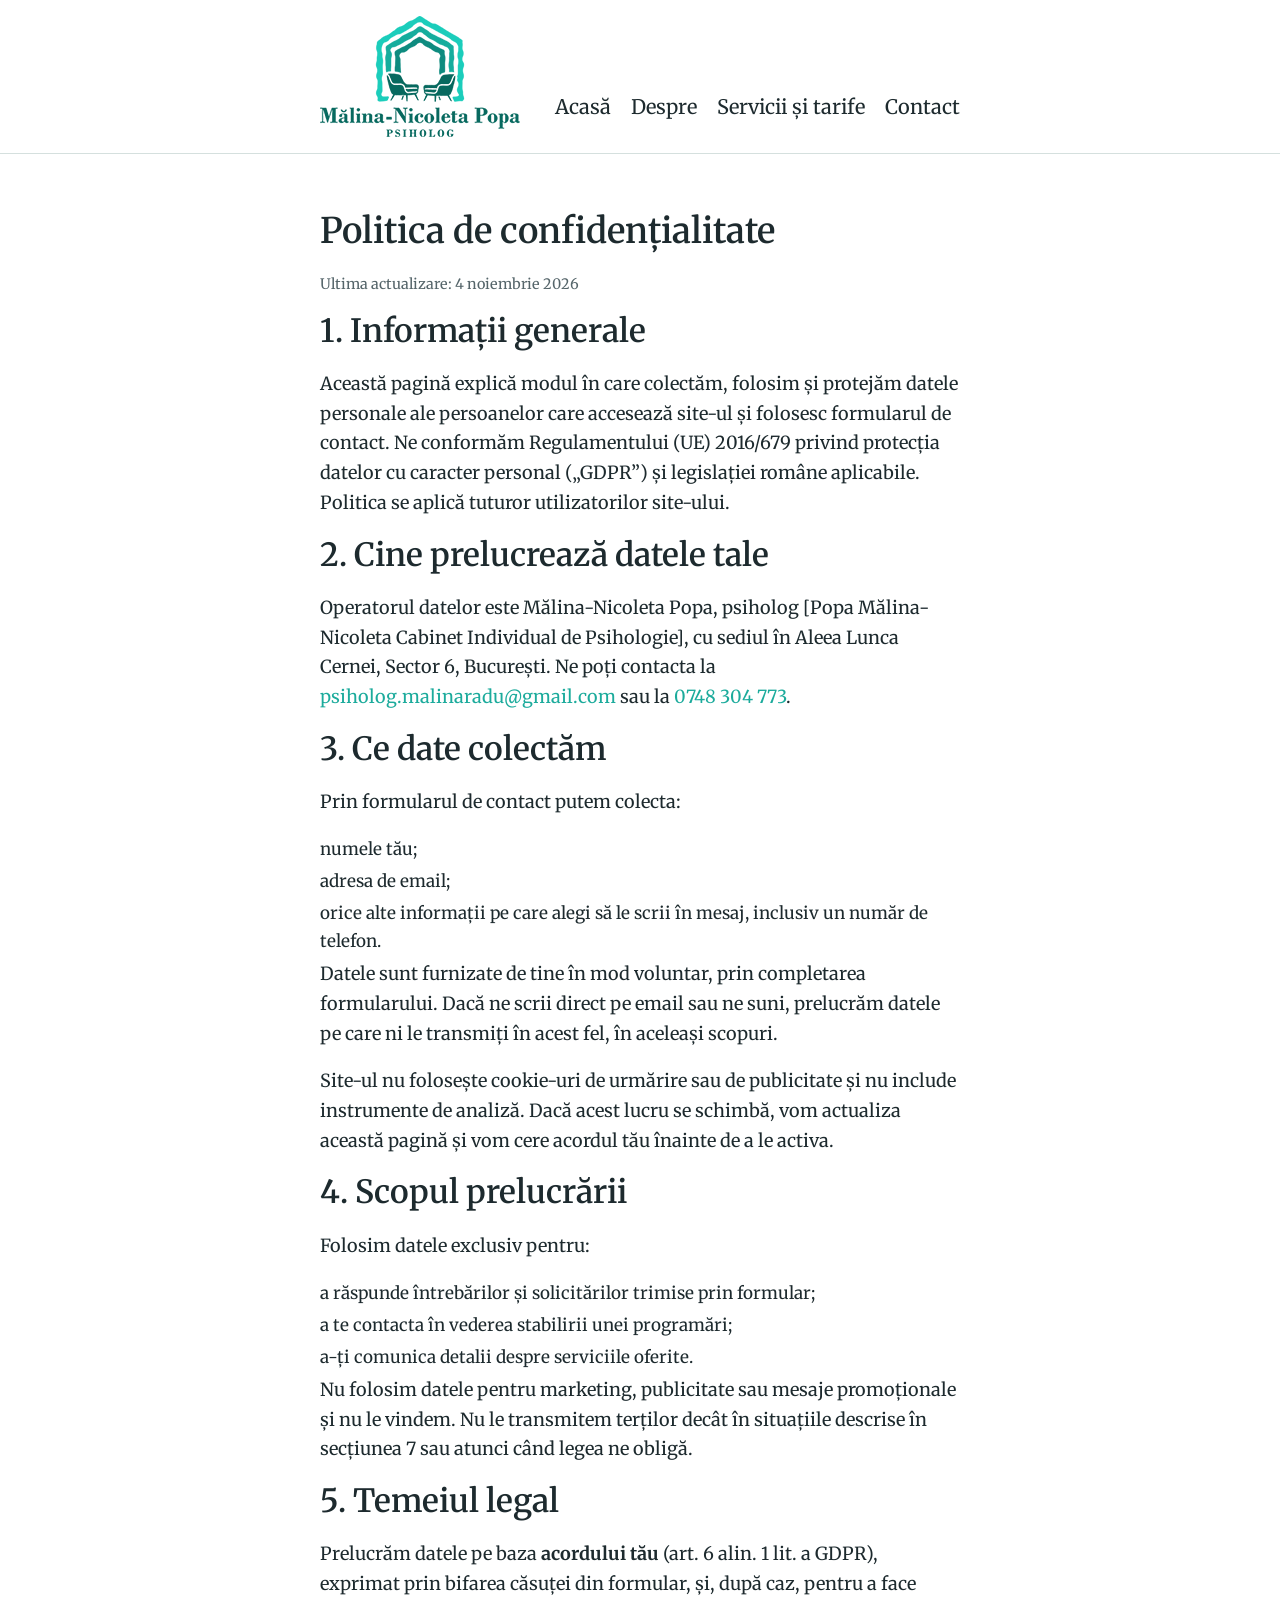
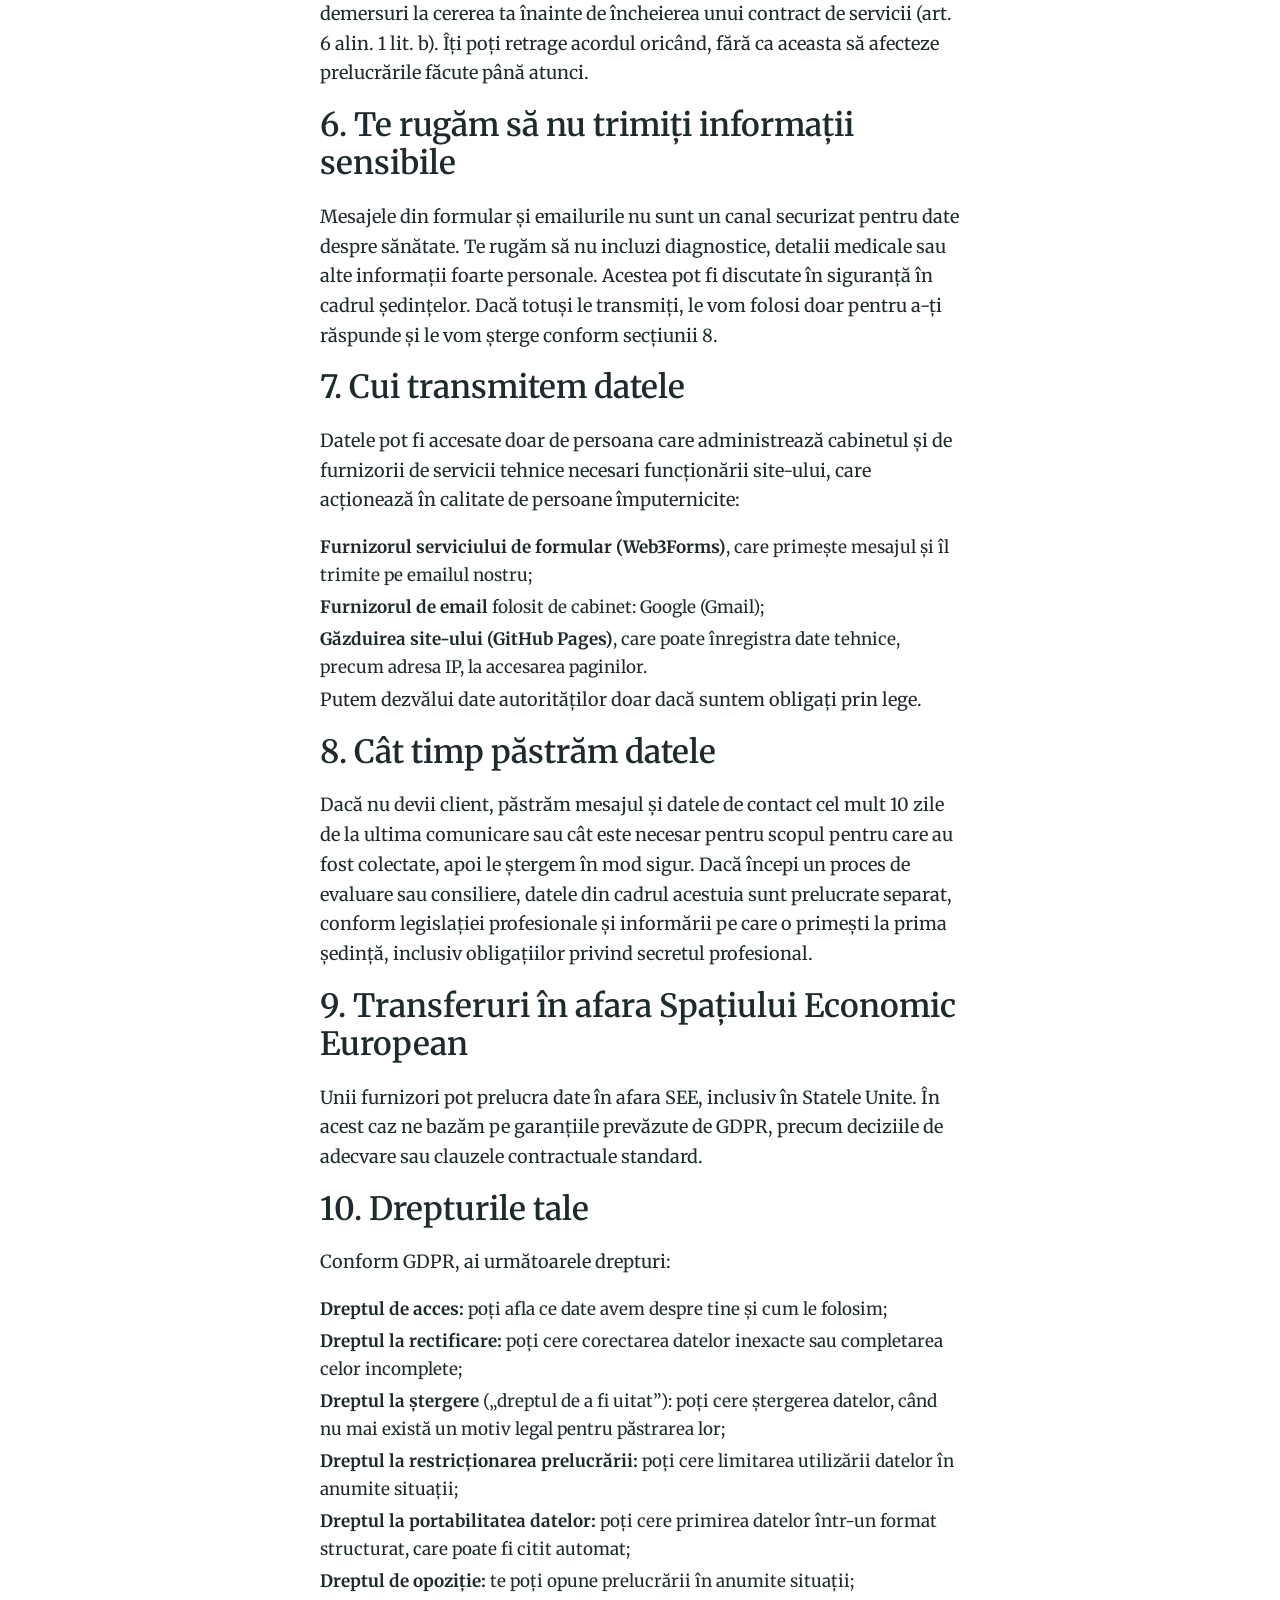
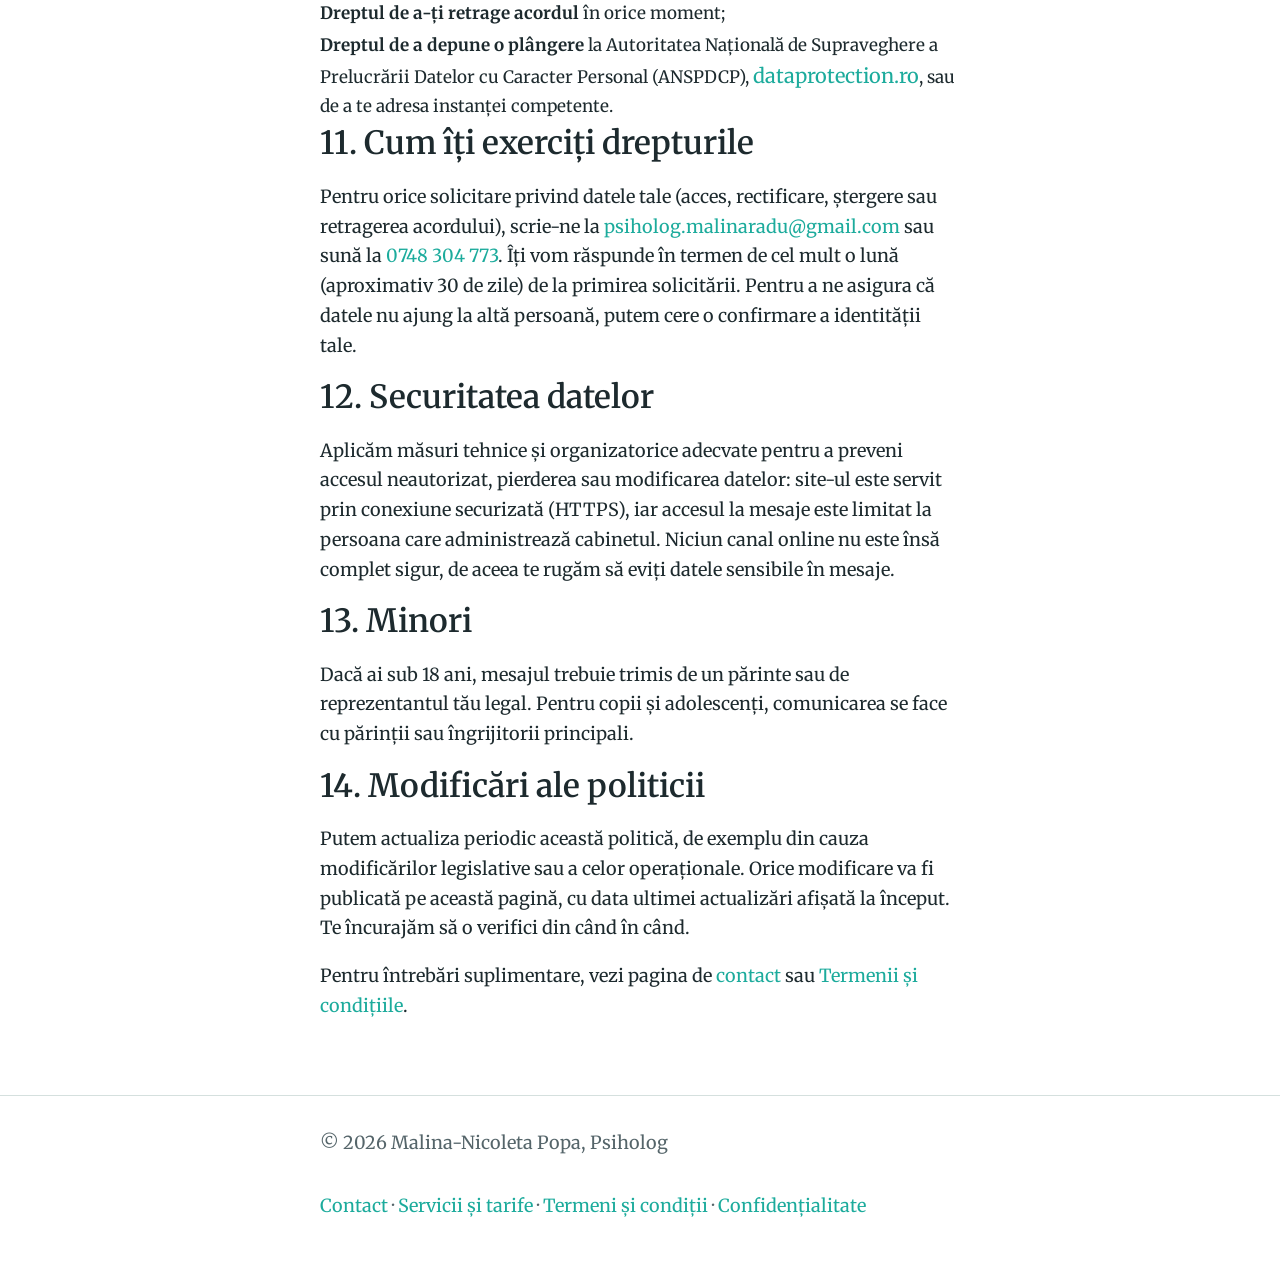
==== confidentialitate.html @ 0176eb84 "Initial commit" ====
<!DOCTYPE html>
<html lang="ro">
<head>
<meta charset="utf-8">
<meta name="viewport" content="width=device-width, initial-scale=1">
<title>Politica de confidențialitate – Mălina Popa, psiholog</title>
<meta name="description" content="Cum sunt prelucrate datele personale transmise prin formularul de contact: scop, temei legal, durată de păstrare, securitate și drepturile tale.">
<link rel="canonical" href="https://psihologmalinapopa.ro/confidentialitate.html">
<meta name="robots" content="noindex, follow">
<link rel="icon" href="img/favicon-32x32.png" type="image/png">
<link rel="stylesheet" href="css/style.css">
</head>
<body>
<a class="skip" href="#main">Sari la conținut</a>
<header><div class="wrap">
    <a class="logo" href="index.html"><img alt="Mălina Popa – Psiholog, pagina principală" src="img/logo.svg"></a>
<nav aria-label="Principal"><ul><li><a href="index.html">Acasă</a></li><li><a href="despre.html">Despre</a></li><li><a href="servicii.html">Servicii și tarife</a></li><li><a href="contact.html">Contact</a></li></ul></nav>
</div></header>
<main id="main">
<section><div class="wrap">
<h1>Politica de confidențialitate</h1>
<p class="meta">Ultima actualizare: 4 noiembrie 2026</p>

<h2>1. Informații generale</h2>
<p>Această pagină explică modul în care colectăm, folosim și protejăm datele personale ale persoanelor care accesează site-ul și folosesc formularul de contact. Ne conformăm Regulamentului (UE) 2016/679 privind protecția datelor cu caracter personal („GDPR”) și legislației române aplicabile. Politica se aplică tuturor utilizatorilor site-ului.</p>

<h2>2. Cine prelucrează datele tale</h2>
<p>Operatorul datelor este Mălina-Nicoleta Popa, psiholog [Popa Mălina-Nicoleta Cabinet Individual de Psihologie], cu sediul în Aleea Lunca Cernei, Sector 6, București. Ne poți contacta la <a href="mailto:psiholog.malinaradu@gmail.com">psiholog.malinaradu@gmail.com</a> sau la <a href="tel:+40748304773">0748 304 773</a>.</p>

<h2>3. Ce date colectăm</h2>
<p>Prin formularul de contact putem colecta:</p>
<ul>
    <li>numele tău;</li>
    <li>adresa de email;</li>
    <li>orice alte informații pe care alegi să le scrii în mesaj, inclusiv un număr de telefon.</li>
</ul>
<p>Datele sunt furnizate de tine în mod voluntar, prin completarea formularului. Dacă ne scrii direct pe email sau ne suni, prelucrăm datele pe care ni le transmiți în acest fel, în aceleași scopuri.</p>
<p>Site-ul nu folosește cookie-uri de urmărire sau de publicitate și nu include instrumente de analiză. Dacă acest lucru se schimbă, vom actualiza această pagină și vom cere acordul tău înainte de a le activa.</p>

<h2>4. Scopul prelucrării</h2>
<p>Folosim datele exclusiv pentru:</p>
<ul>
    <li>a răspunde întrebărilor și solicitărilor trimise prin formular;</li>
    <li>a te contacta în vederea stabilirii unei programări;</li>
    <li>a-ți comunica detalii despre serviciile oferite.</li>
</ul>
<p>Nu folosim datele pentru marketing, publicitate sau mesaje promoționale și nu le vindem. Nu le transmitem terților decât în situațiile descrise în secțiunea 7 sau atunci când legea ne obligă.</p>

<h2>5. Temeiul legal</h2>
<p>Prelucrăm datele pe baza <strong>acordului tău</strong> (art. 6 alin. 1 lit. a GDPR), exprimat prin bifarea căsuței din formular, și, după caz, pentru a face demersuri la cererea ta înainte de încheierea unui contract de servicii (art. 6 alin. 1 lit. b). Îți poți retrage acordul oricând, fără ca aceasta să afecteze prelucrările făcute până atunci.</p>

<h2>6. Te rugăm să nu trimiți informații sensibile</h2>
<p>Mesajele din formular și emailurile nu sunt un canal securizat pentru date despre sănătate. Te rugăm să nu incluzi diagnostice, detalii medicale sau alte informații foarte personale. Acestea pot fi discutate în siguranță în cadrul ședințelor. Dacă totuși le transmiți, le vom folosi doar pentru a-ți răspunde și le vom șterge conform secțiunii 8.</p>

<h2>7. Cui transmitem datele</h2>
<p>Datele pot fi accesate doar de persoana care administrează cabinetul și de furnizorii de servicii tehnice necesari funcționării site-ului, care acționează în calitate de persoane împuternicite:</p>
<ul>
    <li><strong>Furnizorul serviciului de formular (Web3Forms)</strong>, care primește mesajul și îl trimite pe emailul nostru;</li>
    <li><strong>Furnizorul de email</strong> folosit de cabinet: Google (Gmail);</li>
    <li><strong>Găzduirea site-ului (GitHub Pages)</strong>, care poate înregistra date tehnice, precum adresa IP, la accesarea paginilor.</li>
</ul>
<p>Putem dezvălui date autorităților doar dacă suntem obligați prin lege.</p>

<h2>8. Cât timp păstrăm datele</h2>
<p>Dacă nu devii client, păstrăm mesajul și datele de contact cel mult 10 zile de la ultima comunicare sau cât este necesar pentru scopul pentru care au fost colectate, apoi le ștergem în mod sigur. Dacă începi un proces de evaluare sau consiliere, datele din cadrul acestuia sunt prelucrate separat, conform legislației profesionale și informării pe care o primești la prima ședință, inclusiv obligațiilor privind secretul profesional.</p>

<h2>9. Transferuri în afara Spațiului Economic European</h2>
<p>Unii furnizori pot prelucra date în afara SEE, inclusiv în Statele Unite. În acest caz ne bazăm pe garanțiile prevăzute de GDPR, precum deciziile de adecvare sau clauzele contractuale standard.</p>

<h2>10. Drepturile tale</h2>
<p>Conform GDPR, ai următoarele drepturi:</p>
<ul>
    <li><strong>Dreptul de acces:</strong> poți afla ce date avem despre tine și cum le folosim;</li>
    <li><strong>Dreptul la rectificare:</strong> poți cere corectarea datelor inexacte sau completarea celor incomplete;</li>
    <li><strong>Dreptul la ștergere</strong> („dreptul de a fi uitat”): poți cere ștergerea datelor, când nu mai există un motiv legal pentru păstrarea lor;</li>
    <li><strong>Dreptul la restricționarea prelucrării:</strong> poți cere limitarea utilizării datelor în anumite situații;</li>
    <li><strong>Dreptul la portabilitatea datelor:</strong> poți cere primirea datelor într-un format structurat, care poate fi citit automat;</li>
    <li><strong>Dreptul de opoziție:</strong> te poți opune prelucrării în anumite situații;</li>
    <li><strong>Dreptul de a-ți retrage acordul</strong> în orice moment;</li>
    <li><strong>Dreptul de a depune o plângere</strong> la Autoritatea Națională de Supraveghere a Prelucrării Datelor cu Caracter Personal (ANSPDCP), <a href="https://www.dataprotection.ro" rel="noopener">dataprotection.ro</a>, sau de a te adresa instanței competente.</li>
</ul>

<h2>11. Cum îți exerciți drepturile</h2>
<p>Pentru orice solicitare privind datele tale (acces, rectificare, ștergere sau retragerea acordului), scrie-ne la <a href="mailto:psiholog.malinaradu@gmail.com">psiholog.malinaradu@gmail.com</a> sau sună la <a href="tel:+40748304773">0748 304 773</a>. Îți vom răspunde în termen de cel mult o lună (aproximativ 30 de zile) de la primirea solicitării. Pentru a ne asigura că datele nu ajung la altă persoană, putem cere o confirmare a identității tale.</p>

<h2>12. Securitatea datelor</h2>
<p>Aplicăm măsuri tehnice și organizatorice adecvate pentru a preveni accesul neautorizat, pierderea sau modificarea datelor: site-ul este servit prin conexiune securizată (HTTPS), iar accesul la mesaje este limitat la persoana care administrează cabinetul. Niciun canal online nu este însă complet sigur, de aceea te rugăm să eviți datele sensibile în mesaje.</p>

<h2>13. Minori</h2>
<p>Dacă ai sub 18 ani, mesajul trebuie trimis de un părinte sau de reprezentantul tău legal. Pentru copii și adolescenți, comunicarea se face cu părinții sau îngrijitorii principali.</p>

<h2>14. Modificări ale politicii</h2>
<p>Putem actualiza periodic această politică, de exemplu din cauza modificărilor legislative sau a celor operaționale. Orice modificare va fi publicată pe această pagină, cu data ultimei actualizări afișată la început. Te încurajăm să o verifici din când în când.</p>
<p>Pentru întrebări suplimentare, vezi pagina de <a href="contact.html">contact</a> sau <a href="termeni.html">Termenii și condițiile</a>.</p>
</div></section>
</main>
<footer><div class="wrap">
<p>&copy; 2026 Malina-Nicoleta Popa, Psiholog</p>
<p><a href="contact.html">Contact</a> &middot; <a href="servicii.html">Servicii și tarife</a> &middot; <a href="termeni.html">Termeni și condiții</a> &middot; <a href="confidentialitate.html">Confidențialitate</a></p>
</div></footer>
</body>
</html>
---- css/style.css ----
:root{--ink:#1d2a2e;--muted:#55656a;--bg:#fff;--mist:#eef3f2;--teal:#1cab9c;--teal-d:#17454a;--line:#d5e0de;--max:88rem;--font-head:"Merriweather",Georgia,serif}
@media (prefers-color-scheme:dark){:root{--ink:#e6eeee;--muted:#a3b4b6;--bg:#111c1e;--mist:#182628;--teal:#7cc3c2;--teal-d:#a6dcda;--line:#2a3d40}}
*{box-sizing:border-box;margin:0;padding:0}
html,body{height:100%}
html{scroll-padding-top:4rem}
body{font:1.0625rem/1.65 var(--font-head),-apple-system,"Segoe UI",sans-serif;color:var(--ink);background:var(--bg)}
ul{list-style:none}
li{margin:4px 0}
h1,h2,h3{font-family:var(--font-head);line-height:1.2;font-weight:600;margin:0 0 .6em}
h1{font-size:2.2rem}
h2{font-size:clamp(1.5rem,3vw,2rem)}
h3{font-size:1.5rem}
p{margin:0 0 1em;font-size:18px}
a{color:var(--teal);text-decoration:none}
a:hover:not(.btn){color:var(--teal)}
li a{font-size:20px}
:focus-visible{outline:3px solid var(--teal);outline-offset:3px}
img{max-width:100%;height:auto;display:block}
.wrap{margin:0 300px;padding:0 1.25rem}
.skip{position:absolute;left:-999px}
.skip:focus{left:1rem;top:1rem;background:var(--bg);padding:.5rem;z-index:9}
header{border-bottom:1px solid var(--line);view-transition-name:site-header}
header .wrap{display:flex;flex-wrap:wrap;align-items:center;justify-content:space-between;gap:.5rem 1.5rem;padding-block:1rem}
.logo,.price{font-family:var(--font-head)}
.logo img{width:200px}
nav{align-self:end}
nav ul{display:flex;flex-wrap:wrap;gap:.25rem 1.25rem}
nav a{display:inline-block;padding:.5rem 0;color:var(--ink);border-bottom:2px solid transparent}
nav a:hover,nav a[aria-current]{border-color:var(--teal);color:var(--teal)}
section{padding:3.5rem 0}
.alt{background:var(--mist)}
.hero{padding:5rem 0 4rem;height:100%}
.hero p:not(.tagline){font-size:1.2rem;color:var(--muted)}
.hero img{width:500px}
.btn{display:inline-block;background:var(--teal);color:var(--bg);padding:.8rem 1.5rem;border:0;font:inherit;font-weight:600;border-radius:.4rem;cursor:pointer}
.grid{display:grid;gap:1.5rem;grid-template-columns:repeat(auto-fit,minmax(15rem,1fr))}
.box{display:flex;flex-direction:column;border:1px solid var(--line);border-radius:.5rem;padding:1.5rem;background:var(--bg)}
.price{font:600 2rem Georgia,serif;margin:0 0 .5em}
.meta{color:var(--muted);font-size:.9rem}
.despre{display:flex;align-items:stretch;gap:3rem;margin-top:40px}
address a{font-size:18px}
form{display:grid;gap:1rem;max-width:34rem}
label:not(.consent){display:grid;gap:.3rem;font-weight:600}
input,textarea{font:inherit;padding:.7rem;border:1px solid var(--muted);border-radius:.4rem;background:var(--bg);color:var(--ink)}
footer{border-top:1px solid var(--line);padding:2rem 0;color:var(--muted);font-size:.95rem}
footer a{font-size:18px}
footer .wrap{display:flex;flex-wrap:wrap;justify-content:space-between;gap:1rem}
.hero-wrap{display:flex;align-items:center}
.hero-content{display:flex;flex-direction:column;margin:0 30px;height:750px}
picture{flex:none}
.buttons{margin-top:auto;display:flex;gap:16px}
.servicii{max-width:unset}
.servicii ul{list-style:inside}
.sigla{max-width:unset}
.sigla p{max-width:unset}
.sigla-wrap{display:flex;align-items:center;justify-content:space-between}
.logo-sigla{margin-top:-10px}
.servicii-wrap{display:flex;gap:24px}
.contact{align-self:flex-start}
.flex-space-between{display:flex;flex-direction:column;justify-content:space-between}
@view-transition{navigation:auto}
::view-transition-old(root),::view-transition-new(root){animation-duration:.15s}
@media (prefers-reduced-motion:reduce){@view-transition{navigation:none}}
.service{margin-bottom:3.5rem}
.service h2{font-size:1.5rem}
.note{color:var(--muted);font-size:.95rem}
.cta{margin-top:2rem}
.hp{position:absolute;left:-9999px}
.consent{font-weight:bold}
.consent a{font-size:16px}
input[type="checkbox"]{accent-color:#26655e}
.heading-contact{font-size:1.5rem}
.h3-wrap{height:100px}
.see-more{margin-top:auto}
.tagline{font:600 clamp(1.25rem,2.5vw,1.6rem)/1.3 var(--font-head),serif;margin:0 0 1em;font-style:italic}
.welcome{margin:0}
#titlu-sigla:focus{outline: none}
@font-face{font-family:"Merriweather";src:url("../fonts/Merriweather.woff2") format("woff2");font-weight:300 900;font-style:normal;font-display:swap}
.servicii-psih{margin-bottom:40px}
article h2{margin-bottom:30px}
.notes{margin-top:20px}
.notes p{margin:0}
.social-links{display:flex;gap:1rem;margin:0 0 1.25rem;list-style:none;padding:0}
.social-links a{display:inline-flex;align-items:center;justify-content:center;width:50px;height:50px;border-radius:50%;background-color:#f0f4f8;color:var(--teal);transition:all .25s ease}
.social-links a:hover{background-color:var(--teal);color:#fff;transform:translateY(-2px)}
.social-links svg{width:32px;height:32px;fill:currentColor}
@media (max-width:768px){
    .wrap{margin:0}
    .buttons{flex-direction:column}
    .despre h2{font-size:2rem}
    .despre{display:flex;flex-direction:column;gap:2rem}
    .hero-content{height:900px}
    .h3-wrap{height:unset}
    .contact{align-self:auto}
    article.service:nth-of-type(even) .servicii-wrap,article.service:nth-of-type(odd) .servicii-wrap,.sigla-wrap,.hero-wrap,.grid{flex-direction:column}
    article.service:nth-of-type(odd) .servicii-wrap{flex-direction:column-reverse}
    .menu-toggle{display:flex;flex-direction:column;justify-content:space-between;width:30px;height:21px;background:transparent;border:none;cursor:pointer;padding:0}
    .menu-toggle span{width:100%;height:3px;background-color:#333;border-radius:2px;transition:all .3s ease}
    header .wrap{position:relative;display:flex;align-items:center;justify-content:space-between;flex-wrap:wrap}
    nav[aria-label="Principal"]{display:none;width:100%;margin-top:1rem}
    nav[aria-label="Principal"].is-open{display:block}
    nav[aria-label="Principal"] ul{display:flex;flex-direction:column;padding:0;margin:0;list-style:none}
    nav[aria-label="Principal"] li{margin:0;border-bottom:1px solid #eee}
    nav[aria-label="Principal"] li a{display:block;padding:.75rem 0}
    .servicii-wrap{display:flex;gap:1.5rem}
    .servicii-wrap picture img{width:100%;height:auto}
    #contact-form label input[type="text"],#contact-form label input[type="email"],#contact-form label textarea{width:100%;box-sizing:border-box}
    img{max-width:100%;height:auto}
}
@media (min-width:769px){.menu-toggle{display:none}}
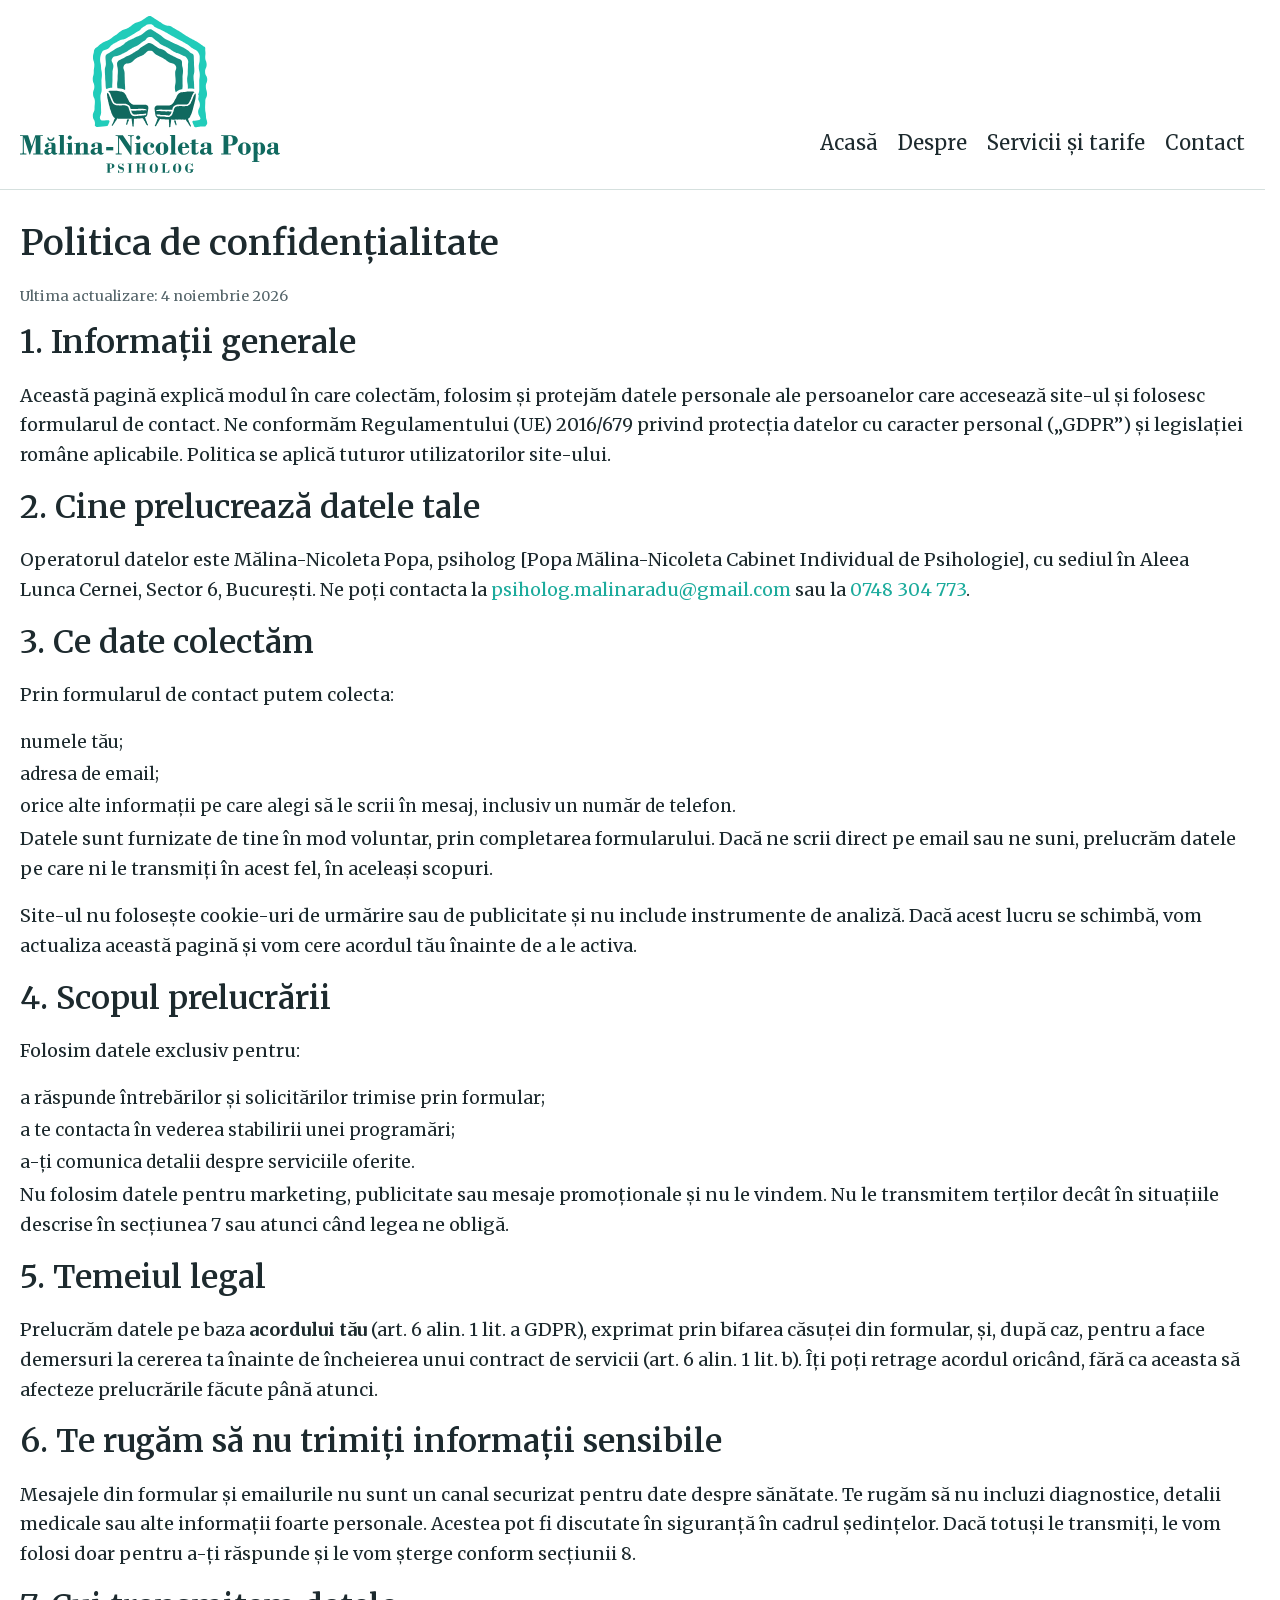
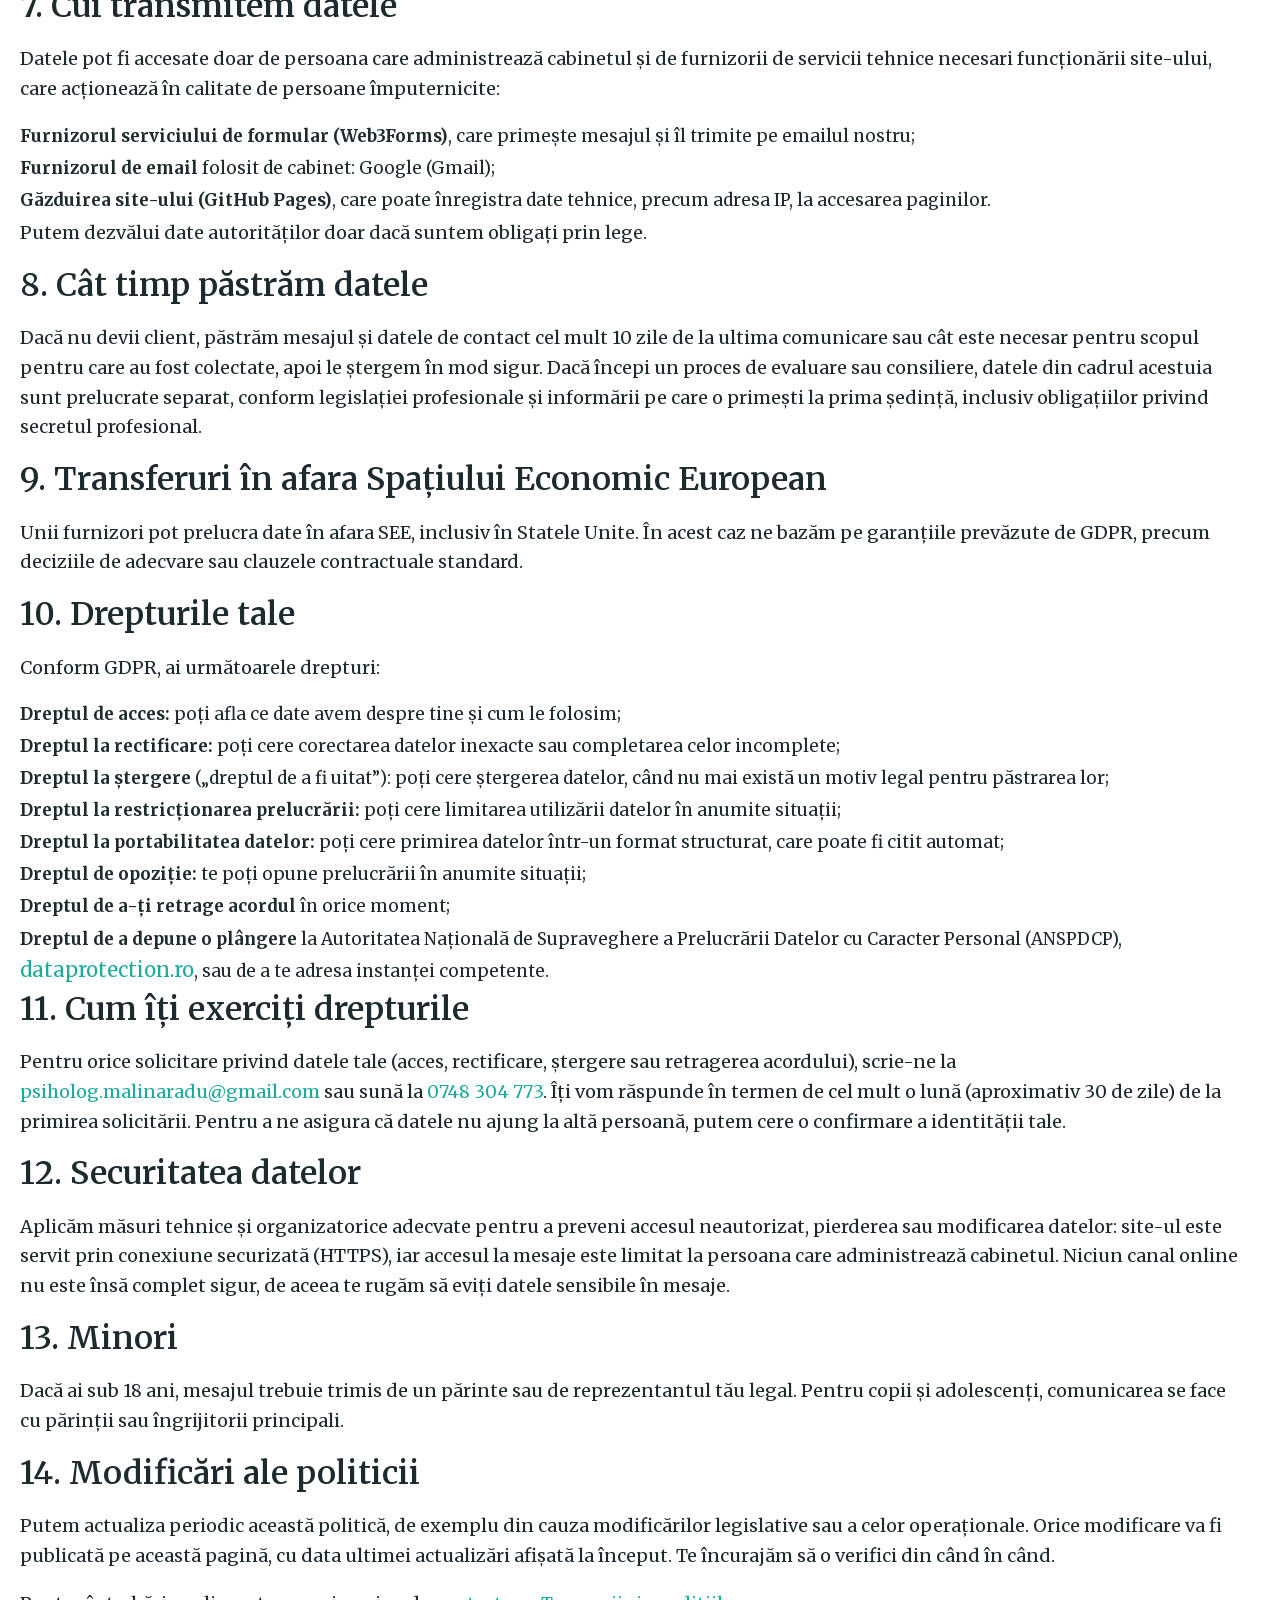
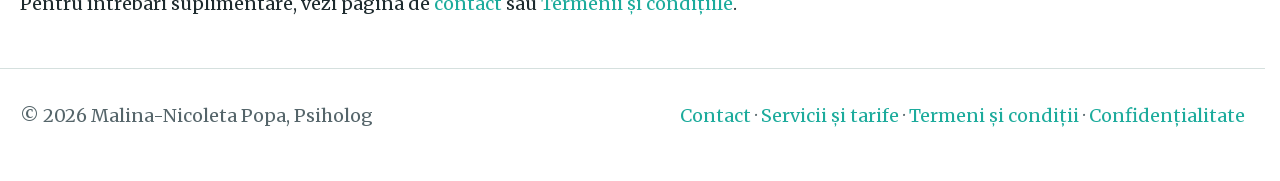
==== commit a5ba8cbf: "Improved speed" ====
--- a/confidentialitate.html
+++ b/confidentialitate.html
@@ -8,7 +8,131 @@
 <link rel="canonical" href="https://psihologmalinapopa.ro/confidentialitate.html">
 <meta name="robots" content="noindex, follow">
 <link rel="icon" href="img/favicon-32x32.png" type="image/png">
-<link rel="stylesheet" href="css/style.css">
+    <style>
+        @font-face{font-family:Merriweather;src:url(/fonts/Merriweather.woff2) format("woff2");font-weight:400 700;font-style:normal;font-display:swap}
+        :root{--ink:#1d2a2e;--muted:#55656a;--bg:#fff;--mist:#eef3f2;--teal:#1cab9c;--teal-d:#17454a;--line:#d5e0de;--max:82.5rem;--font-head:Merriweather,Georgia,serif}
+        *{box-sizing:border-box;margin:0;padding:0}
+        html{background:var(--bg);scrollbar-gutter:stable;scroll-padding-top:4rem;-webkit-text-size-adjust:100%}
+        body{min-height:100vh;min-height:100dvh;display:flex;flex-direction:column;font:1.0625rem/1.65 var(--font-head),-apple-system,"Segoe UI",sans-serif;color:var(--ink);overflow-wrap:break-word}
+        main{flex:1 0 auto}
+        ul{list-style:none}
+        li{margin:4px 0}
+        h1,h2,h3{line-height:1.2;font-weight:600;margin:0 0 .6em}
+        h1{font-size:clamp(1.75rem,3vw,2.2rem)}
+        h2{font-size:clamp(1.5rem,3vw,2rem)}
+        h3{font-size:1.5rem}
+        p{margin:0 0 1em;font-size:18px}
+        a{color:var(--teal);text-decoration:none}
+        li a{font-size:20px}
+        :focus-visible{outline:3px solid var(--teal);outline-offset:3px}
+        img{max-width:100%;height:auto;display:block}
+        .wrap{max-width:var(--max);margin-inline:auto;padding-inline:clamp(1rem,4vw,1.25rem)}
+        .skip{position:absolute;left:-999px}
+        .skip:focus{left:1rem;top:1rem;background:var(--bg);padding:.5rem;z-index:9}
+        header{border-bottom:1px solid var(--line);view-transition-name:site-header}
+        header .wrap{display:flex;flex-wrap:wrap;align-items:center;justify-content:space-between;gap:.5rem 1.5rem;padding-block:1rem}
+        .logo img{width:260px;max-width:100%}
+        nav{align-self:end}
+        nav ul{display:flex;flex-wrap:wrap;gap:.25rem 1.25rem}
+        nav a{display:inline-block;padding:.5rem 0;color:var(--ink);border-bottom:2px solid transparent}
+        nav a:hover,nav a[aria-current]{border-color:var(--teal);color:var(--teal)}
+        .menu-toggle{display:none}
+        section{padding:3.5rem 0}
+        .alt{background:var(--mist)}
+        .hero{padding:5rem 0 4rem}
+        .hero p:not(.tagline){font-size:1.2rem;color:var(--muted)}
+        .hero img{width:100%}
+        .btn{display:inline-block;background:var(--teal);color:var(--bg);padding:.8rem 1.5rem;border:0;font:inherit;font-weight:600;border-radius:.4rem;cursor:pointer}
+        .grid{display:grid;gap:1.5rem;grid-template-columns:repeat(auto-fit,minmax(min(100%,15rem),1fr))}
+        .box{display:flex;flex-direction:column;border:1px solid var(--line);border-radius:.5rem;padding:1.5rem;background:var(--bg)}
+        .price{font:600 2rem Georgia,serif;margin:0 0 .5em}
+        .meta{color:var(--muted);font-size:.9rem}
+        .despre{display:flex;align-items:stretch;gap:3rem;margin-top:40px}
+        .despre>picture{flex:0 0 clamp(240px,30vw,400px)}
+        .despre>picture img{width:100%}
+        .despre>div{min-width:0}
+        address a{font-size:18px}
+        form{display:grid;gap:1rem;max-width:34rem}
+        label:not(.consent){display:grid;gap:.3rem;font-weight:600}
+        input,textarea{font:inherit;padding:.7rem;border:1px solid var(--muted);border-radius:.4rem;background:var(--bg);color:var(--ink);max-width:100%}
+        footer{border-top:1px solid var(--line);padding:2rem 0;color:var(--muted);font-size:.95rem}
+        footer a{font-size:18px}
+        footer .wrap{display:flex;flex-wrap:wrap;justify-content:space-between;gap:1rem}
+        .hero-wrap{display:flex;align-items:stretch;gap:30px}
+        .hero-wrap>picture{flex:0 0 clamp(260px,36vw,500px)}
+        .hero-content{display:flex;flex-direction:column;flex:1;min-width:0}
+        picture{flex:none}
+        .buttons{margin-top:auto;display:flex;flex-wrap:wrap;gap:16px}
+        .servicii{max-width:none;flex:1;min-width:0}
+        .servicii ul{list-style:inside}
+        .sigla-wrap{display:flex;align-items:center;justify-content:space-between;gap:2rem}
+        .sigla-wrap>div{min-width:0}
+        .logo-sigla{margin-top:-10px}
+        .servicii-wrap{display:flex;gap:24px}
+        .servicii-wrap>picture{flex:0 1 45%;max-width:600px}
+        .servicii-wrap>picture img{width:100%}
+        .contact{align-self:flex-start}
+        .flex-space-between{display:flex;flex-direction:column;justify-content:space-between}
+        .service{margin-bottom:3.5rem}
+        .service h2{font-size:1.5rem}
+        .note{color:var(--muted);font-size:.95rem}
+        .cta{margin-top:2rem}
+        .hp{position:absolute;left:-9999px}
+        .consent{font-weight:700}
+        .consent a{font-size:16px}
+        input[type=checkbox]{accent-color:#26655e}
+        .heading-contact{font-size:1.5rem}
+        .h3-wrap{min-height:100px}
+        .see-more{margin-top:auto}
+        .tagline{font:italic 600 clamp(1.25rem,2.5vw,1.6rem)/1.3 var(--font-head),serif;margin:0 0 1em}
+        .welcome{margin:0}
+        #titlu-sigla:focus{outline:none}
+        .servicii-psih{margin-bottom:40px}
+        article h2{margin-bottom:30px}
+        .notes{margin-top:20px}
+        .notes p{margin:0}
+        .social-links{display:flex;gap:1rem;margin:0 0 1.25rem}
+        .social-links a{display:inline-flex;align-items:center;justify-content:center;width:50px;height:50px;border-radius:50%;background-color:#f0f4f8;color:var(--teal);transition:background-color .25s,color .25s,transform .25s}
+        .social-links a:hover{background-color:var(--teal);color:#fff;transform:translateY(-2px)}
+        .social-links svg{width:32px;height:32px;fill:currentColor}
+        @media(max-width:1280px){
+            #poveste-sigla{margin:0}
+            .grid{grid-template-columns:repeat(2,1fr)}
+            section{padding:2rem 0}
+            .hero{padding:2.5rem 0 1.5rem}
+            .service{margin-bottom:2rem}
+            .despre h2{font-size:2rem}
+            .h3-wrap{min-height:unset}
+            .contact{align-self:auto}
+            .hero-wrap,.despre,.servicii-wrap{flex-direction:column;gap:1.5rem}
+            .sigla-wrap{flex-direction:column-reverse}
+            article.service:nth-of-type(odd) .servicii-wrap{flex-direction:column-reverse}
+            .hero-wrap>picture{flex:none;width:min(100%,380px);margin-inline:auto}
+            .hero-content{margin:0}
+            .buttons{margin-top:1rem}
+            .despre>picture{flex:none;width:min(100%,360px);margin-inline:auto}
+            .servicii-wrap>picture{flex:none;width:100%;margin-inline:auto}
+            .sigla-wrap img{max-width:80%;margin:10px auto auto}
+            #contact-form label input[type=text],#contact-form label input[type=email],#contact-form label textarea{width:100%}
+        }
+        @media(max-width:900px){
+            header .wrap{position:relative}
+            .menu-toggle{display:flex;flex-direction:column;justify-content:space-between;width:44px;height:44px;padding:13px 7px;background:transparent;border:none;cursor:pointer}
+            .menu-toggle span{display:block;width:100%;height:3px;background-color:var(--ink);border-radius:2px}
+            nav{align-self:auto}
+            nav[aria-label=Principal]{display:none;width:100%;margin-top:.5rem}
+            nav[aria-label=Principal].is-open{display:block}
+            nav[aria-label=Principal] ul{flex-direction:column;flex-wrap:nowrap;gap:0}
+            nav[aria-label=Principal] li{margin:0;border-bottom:1px solid var(--line)}
+            nav[aria-label=Principal] li a{display:block;padding:.75rem 0;border-bottom:0}
+        }
+        @media(max-width:600px){
+            .grid{grid-template-columns:1fr}
+            .buttons{flex-direction:column}
+            .buttons .btn{text-align:center}
+            .logo img{width:min(210px,70vw)}
+        }
+    </style>
 </head>
 <body>
 <a class="skip" href="#main">Sari la conținut</a>
